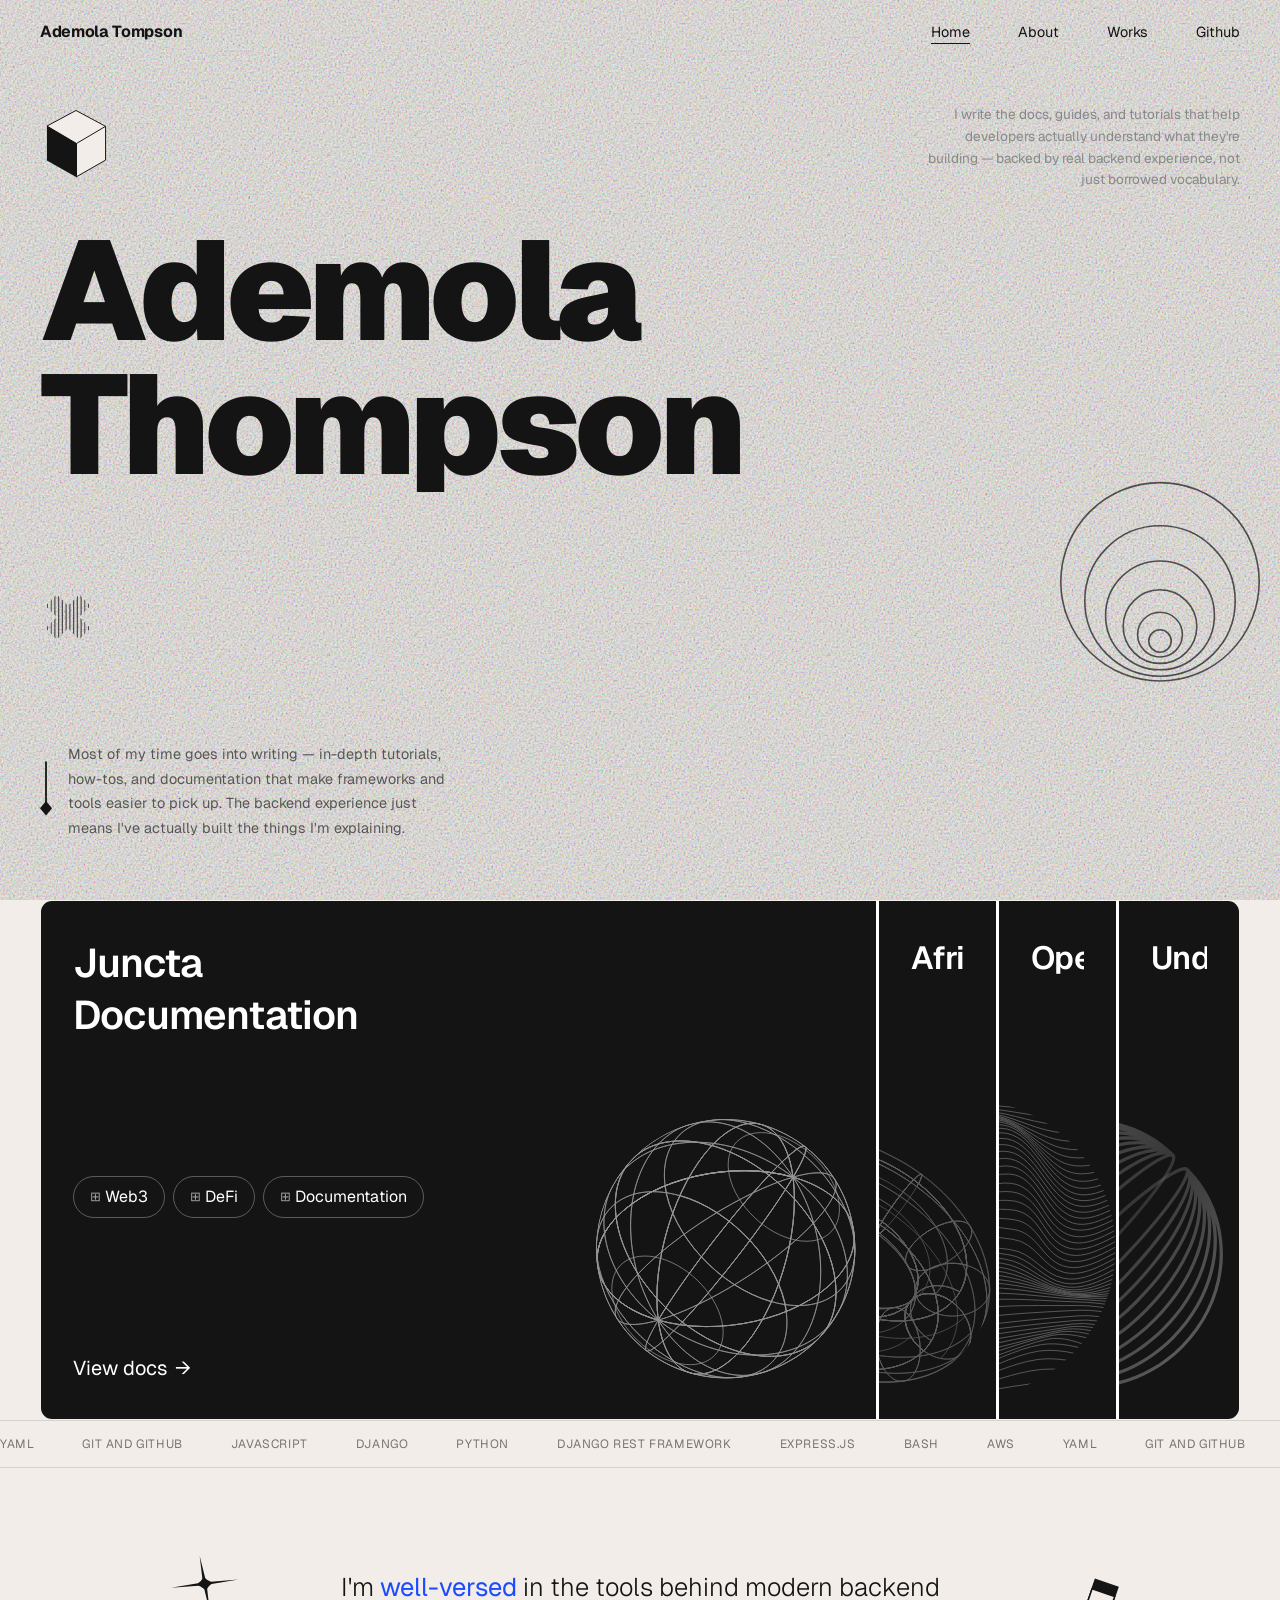
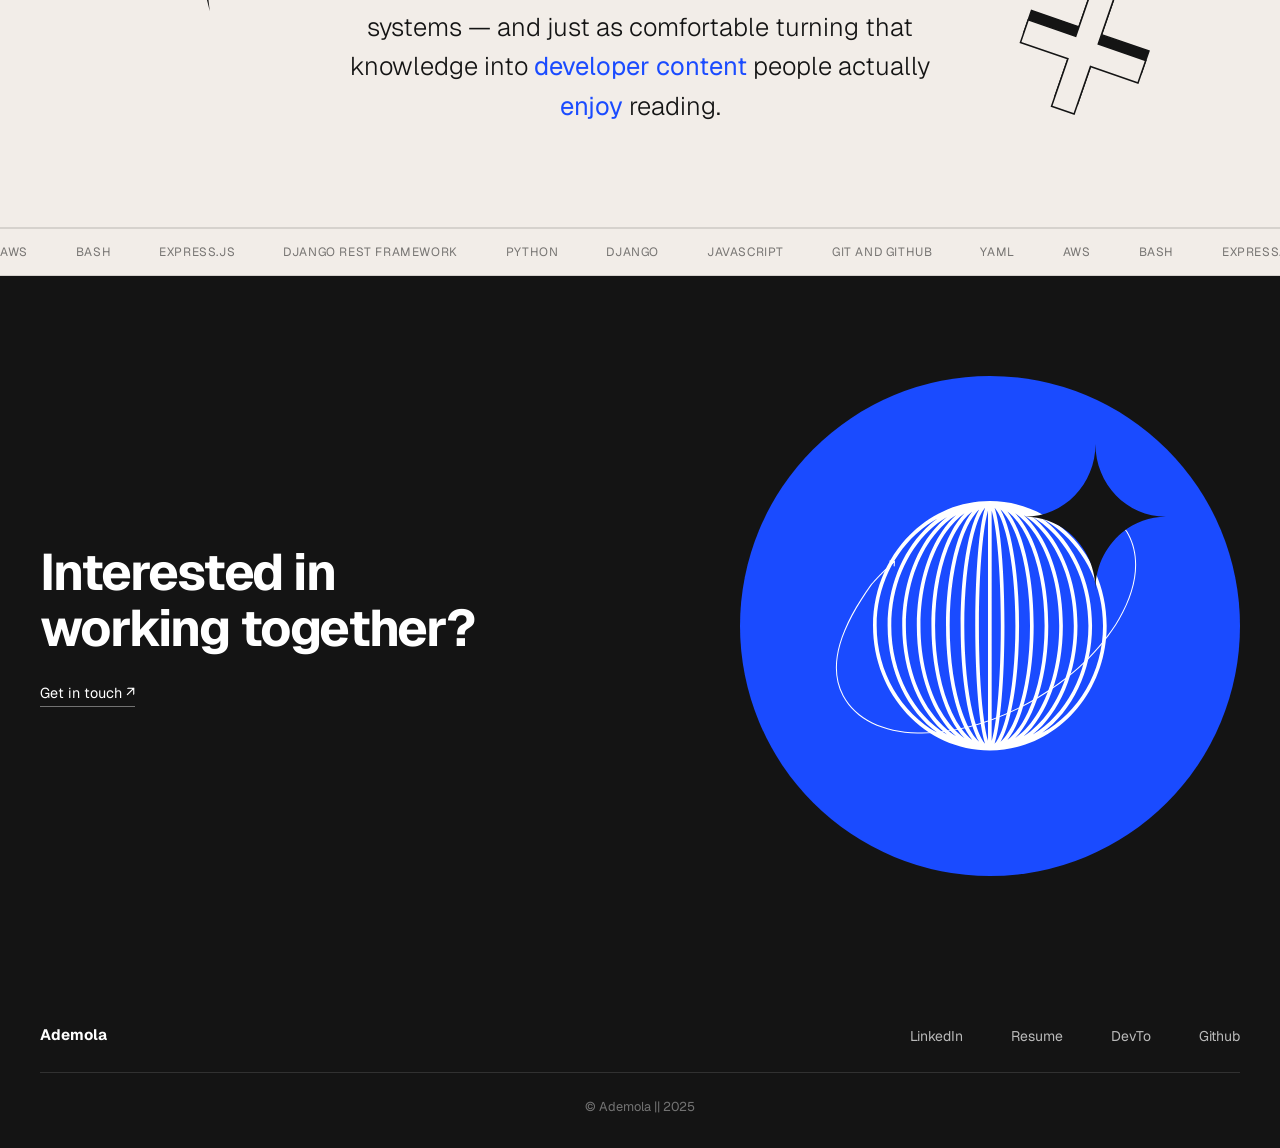
==== index.html @ 12e278b8 "initial commit" ====
<!doctype html>
<html lang="en">
  <head>
    <meta charset="UTF-8" />
    <meta name="viewport" content="width=device-width, initial-scale=1.0" />
    <title>Ademola Thompson — Technical Writer & Developer Advocate</title>
    <meta
      name="description"
      content="Technical writer and developer advocate with a backend engineering background. I write docs, guides, and tutorials that help developers actually understand what they're building."
    />
    <link rel="stylesheet" href="css/main.css" />
    <link rel="stylesheet" href="css/home.css" />
  </head>
  <body>
    <!-- ── Nav ── -->
    <nav class="nav" aria-label="Main navigation">
      <a href="index.html" class="nav__logo">Ademola Tompson</a>
      <button
        class="nav__toggle"
        aria-label="Toggle menu"
        aria-expanded="false"
      >
        <span></span>
        <span></span>
        <span></span>
      </button>
      <ul class="nav__links">
        <li><a href="index.html">Home</a></li>
        <li><a href="about.html">About</a></li>
        <li><a href="works.html">Works</a></li>
        <li>
          <a href="https://github.com/" target="_blank" rel="noopener"
            >Github</a
          >
        </li>
      </ul>
    </nav>

    <main>
      <!-- ── Hero ── -->
      <section class="hero">
        <div class="hero__top">
          <div class="hero__cube" aria-hidden="true">
            <svg
              class="cube-svg"
              viewBox="-6 -6 73 81"
              fill="none"
              xmlns="http://www.w3.org/2000/svg"
            >
              <g class="cube-group cube-group--cream">
                <path
                  d="M31 34.0264L30.7539 33.8818L1.02051 16.3594L30.5 0.566406L60.5 16.6387V50.9062L31 67.7627V34.0264Z"
                  fill="var(--cream)"
                  stroke="var(--black)"
                  stroke-width="1"
                />
                <line
                  x1="31"
                  y1="34.0264"
                  x2="60.5"
                  y2="16.6387"
                  stroke="var(--black)"
                  stroke-width="1"
                />
              </g>
              <g class="cube-group cube-group--black">
                <path
                  d="M0 0L30.5 17.9732L30.5 52.2857L0 34.8571L0 0Z"
                  fill="var(--black)"
                  transform="translate(1.02051, 16.3594)"
                />
              </g>
            </svg>
          </div>

          <!-- Subtitle — top right -->
          <p class="hero__subtitle">
            I write the docs, guides, and tutorials that help developers
            actually understand what they're building — backed by real backend
            experience, not just borrowed vocabulary.
          </p>
        </div>

        <!-- Big name -->
        <h1 class="hero__name">
          <span class="hero__name-line" data-reveal>Ademola</span>
          <span class="hero__name-line" data-reveal>Thompson</span>
        </h1>

        <!-- Decorative row between name and arrow -->
        <div class="hero__deco" aria-hidden="true">
          <svg
            class="hero__cross"
            viewBox="0 0 60 60"
            fill="none"
            xmlns="http://www.w3.org/2000/svg"
          >
            <defs>
              <clipPath id="xshape">
                <polygon
                  points="30,18 42,6 54,18 42,30 54,42 42,54 30,42 18,54 6,42 18,30 6,18 18,6"
                />
              </clipPath>
            </defs>
            <!-- Hatched lines clipped to X shape -->
            <g
              clip-path="url(#xshape)"
              stroke="currentColor"
              stroke-width="1.2"
            >
              <line x1="-10" y1="0" x2="70" y2="0" />
              <line x1="-10" y1="4" x2="70" y2="4" />
              <line x1="-10" y1="8" x2="70" y2="8" />
              <line x1="-10" y1="12" x2="70" y2="12" />
              <line x1="-10" y1="16" x2="70" y2="16" />
              <line x1="-10" y1="20" x2="70" y2="20" />
              <line x1="-10" y1="24" x2="70" y2="24" />
              <line x1="-10" y1="28" x2="70" y2="28" />
              <line x1="-10" y1="32" x2="70" y2="32" />
              <line x1="-10" y1="36" x2="70" y2="36" />
              <line x1="-10" y1="40" x2="70" y2="40" />
              <line x1="-10" y1="44" x2="70" y2="44" />
              <line x1="-10" y1="48" x2="70" y2="48" />
              <line x1="-10" y1="52" x2="70" y2="52" />
              <line x1="-10" y1="56" x2="70" y2="56" />
              <line x1="-10" y1="60" x2="70" y2="60" />
            </g>
          </svg>

          <svg
            class="hero__circles"
            viewBox="0 0 200 200"
            fill="none"
            xmlns="http://www.w3.org/2000/svg"
            style="overflow: visible"
          >
            <circle
              cx="100"
              cy="130"
              r="14"
              stroke="currentColor"
              stroke-width="2"
            />
            <circle
              cx="100"
              cy="122"
              r="28"
              stroke="currentColor"
              stroke-width="2"
            />
            <circle
              cx="100"
              cy="112"
              r="46"
              stroke="currentColor"
              stroke-width="2"
            />
            <circle
              cx="100"
              cy="98"
              r="68"
              stroke="currentColor"
              stroke-width="2"
            />
            <circle
              cx="100"
              cy="80"
              r="94"
              stroke="currentColor"
              stroke-width="2"
            />
            <circle
              cx="100"
              cy="56"
              r="124"
              stroke="currentColor"
              stroke-width="2"
            />
          </svg>
        </div>

        <!-- Tagline-->
        <div class="hero__bottom">
          <div class="hero__tagline-wrapper">
            <svg
              class="hero__tagline-line"
              viewBox="-4 0 20 92"
              fill="none"
              xmlns="http://www.w3.org/2000/svg"
            >
              <line
                x1="6"
                y1="0"
                x2="6"
                y2="72"
                stroke="currentColor"
                stroke-width="3"
              />
              <polygon points="6,90 -4,78 6,66 16,78" fill="currentColor" />
            </svg>
            <p class="hero__tagline">
              Most of my time goes into writing — in-depth tutorials, how-tos,
              and documentation that make frameworks and tools easier to pick
              up. The backend experience just means I've actually built the
              things I'm explaining.
            </p>
          </div>
        </div>
      </section>

      <!-- ── Articles ── -->
      <section class="articles">
        <div class="articles__track" id="articlesTrack">
          <article class="article-card" data-card data-active>
            <h3 class="article-card__title">Juncta Documentation</h3>
            <div class="article-card__tags">
              <span class="tag">Web3</span>
              <span class="tag">DeFi</span>
              <span class="tag">Documentation</span>
            </div>
            <div class="article-card__orb" aria-hidden="true">
              <img src="assets/images/orb1.svg" alt="" />
            </div>
            <a
              href="https://docs.juncta.xyz/"
              target="_blank"
              rel="noopener"
              class="article-card__link"
              >View docs <span>→</span></a
            >
          </article>

          <article class="article-card" data-card>
            <h3 class="article-card__title">Afrimarket Documentation</h3>
            <div class="article-card__tags">
              <span class="tag">Python</span>
              <span class="tag">API</span>
              <span class="tag">Database</span>
              <span class="tag">Documentation</span>
            </div>
            <div class="article-card__orb" aria-hidden="true">
              <img src="assets/images/orb2.svg" alt="" />
            </div>
            <a
              href="https://afrimarket.readthedocs.io/en/latest/"
              target="_blank"
              rel="noopener"
              class="article-card__link"
              >View docs <span>→</span></a
            >
          </article>

          <article class="article-card" data-card>
            <h3 class="article-card__title">OpenAPI Spec Translator CLI</h3>
            <div class="article-card__tags">
              <span class="tag">CLI</span>
              <span class="tag">Automation</span>
            </div>
            <div class="article-card__orb" aria-hidden="true">
              <img src="assets/images/orb3.svg" alt="" />
            </div>
            <a
              href="https://github.com/ade555/trans-spec"
              target="_blank"
              rel="noopener"
              class="article-card__link"
              >View project<span>→</span></a
            >
          </article>

          <article class="article-card" data-card>
            <h3 class="article-card__title">
              Understanding User Needs in Technical Writing: How Frameworks Like
              Diátaxis Help
            </h3>
            <div class="article-card__tags">
              <span class="tag">Documentation</span>
              <span class="tag">DevRel</span>
              <span class="tag">Technical writing</span>
            </div>
            <div class="article-card__orb" aria-hidden="true">
              <img src="assets/images/orb4.svg" alt="" />
            </div>
            <a
              href="https://dev.to/superherojt/understanding-user-needs-in-technical-writing-how-frameworks-like-diataxis-help-2l9n"
              target="_blank"
              rel="noopener"
              class="article-card__link"
              >Read article <span>→</span></a
            >
          </article>
        </div>
      </section>

      <!-- ── Skills Ticker (top) ── -->
      <section class="ticker" aria-label="Skills">
        <div class="ticker__row ticker__row--left">
          <div class="ticker__inner">
            <span>YAML</span><span>Git and GitHub</span><span>Javascript</span>
            <span>Django</span><span>Python</span
            ><span>Django REST Framework</span> <span>Express.js</span
            ><span>Bash</span><span>AWS</span> <span>YAML</span
            ><span>Git and GitHub</span><span>Javascript</span>
            <span>Django</span><span>Python</span
            ><span>Django REST Framework</span> <span>Express.js</span
            ><span>Bash</span><span>AWS</span>
          </div>
        </div>
      </section>

      <!-- ── Well-versed blurb ── -->
      <section class="versed">
        <div class="versed__inner">
          <svg
            class="versed__star"
            viewBox="0 0 74 61"
            fill="currentColor"
            xmlns="http://www.w3.org/2000/svg"
            aria-hidden="true"
          >
            <path
              d="M37.2166 24.0562L31.2289 -8.45113e-06L34.0786 24.4417C33.1628 26.5627 31.4983 28.4104 29.2965 29.7503L-9.36954e-06 34.6671L29.7661 32.327C32.349 33.0791 34.5993 34.4458 36.2311 36.2537L42.2188 60.3099L39.3691 35.8682C40.2849 33.7472 41.9494 31.8995 44.1511 30.5596L73.4477 25.6429L43.6816 27.9829C41.0987 27.2308 38.8484 25.8641 37.2166 24.0562Z"
            />
          </svg>
          <p class="versed__text">
            I'm <em>well-versed</em> in the tools behind modern backend systems
            — and just as comfortable turning that knowledge into
            <em>developer content</em> people actually <em>enjoy</em> reading.
          </p>
          <svg
            class="versed__plus"
            viewBox="0 0 157 157"
            xmlns="http://www.w3.org/2000/svg"
            aria-hidden="true"
          >
            <path
              d="M145.466 82.7067L95.7769 65.5636L112.914 15.8619L89.3278 7.72447L72.1722 57.4197L22.483 40.2766L14.3331 63.8689L64.0407 81.0185L46.8852 130.714L70.484 138.845L87.6271 89.1559L137.329 106.293L145.466 82.7067Z"
              fill="var(--black)"
              stroke="var(--black)"
              stroke-width="1.5949"
              stroke-miterlimit="10"
            />
            <path
              d="M142.076 92.5341L92.3745 75.397L109.53 25.7017L85.9253 17.5579L68.7822 67.2471L19.0928 50.104L10.9491 73.7087L60.6383 90.8519L43.4952 140.541L67.0998 148.685L84.2431 98.9957L133.932 116.139L142.076 92.5341Z"
              fill="var(--cream)"
              stroke="var(--black)"
              stroke-width="1.5949"
              stroke-miterlimit="10"
            />
          </svg>
        </div>
      </section>

      <!-- ── Skills Ticker (bottom) ── -->
      <section class="ticker" aria-label="Skills">
        <div class="ticker__row ticker__row--right">
          <div class="ticker__inner">
            <span>AWS</span><span>Bash</span><span>Express.js</span>
            <span>Django REST Framework</span><span>Python</span
            ><span>Django</span> <span>Javascript</span
            ><span>Git and GitHub</span><span>YAML</span> <span>AWS</span
            ><span>Bash</span><span>Express.js</span>
            <span>Django REST Framework</span><span>Python</span
            ><span>Django</span> <span>Javascript</span
            ><span>Git and GitHub</span><span>YAML</span>
          </div>
        </div>
      </section>

      <!-- ── CTA ── -->
      <section class="cta-section">
        <div class="cta-section__text">
          <h2>Interested in<br />working together?</h2>
          <a href="mailto:hello@ademola.dev">Get in touch ↗</a>
        </div>
        <div class="cta-section__orb" aria-hidden="true">
          <svg
            class="orb-globe"
            viewBox="0 0 175 187"
            fill="none"
            xmlns="http://www.w3.org/2000/svg"
          >
            <path
              fill-rule="evenodd"
              clip-rule="evenodd"
              d="M174.77 93.288C174.77 144.81 135.647 186.576 87.3851 186.576C39.1236 186.576 0 144.81 0 93.288C0 41.7665 39.1236 0 87.3851 0C135.647 0 174.77 41.7665 174.77 93.288ZM76.462 93.288C76.462 52.3483 79.5499 17.5681 83.845 5.00822C83.034 5.90608 82.1574 7.14369 81.2324 8.81441C78.8104 13.1889 76.5345 19.7131 74.5867 28.0305C70.7016 44.6205 68.2696 67.6938 68.2696 93.288C68.2696 118.882 70.7016 141.956 74.5867 158.546C76.5345 166.863 78.8104 173.387 81.2324 177.762C82.1574 179.432 83.034 180.67 83.845 181.568C79.5498 169.008 76.462 134.228 76.462 93.288ZM93.5378 8.81441C92.6128 7.14368 91.7362 5.90607 90.9252 5.00821C95.2203 17.568 98.3082 52.3483 98.3082 93.288C98.3082 134.228 95.2203 169.008 90.9252 181.568C91.7362 180.67 92.6128 179.432 93.5378 177.762C95.9598 173.387 98.2357 166.863 100.183 158.546C104.069 141.956 106.501 118.882 106.501 93.288C106.501 67.6938 104.069 44.6205 100.183 28.0305C98.2357 19.7131 95.9598 13.1889 93.5378 8.81441ZM79.4075 6.41551C78.4976 7.21893 77.5853 8.16673 76.6731 9.26503C73.0531 13.6238 69.6684 20.0974 66.7705 28.347C60.9824 44.8248 57.3465 67.7843 57.3465 93.288C57.3465 118.792 60.9824 141.751 66.7705 158.229C69.6684 166.479 73.0531 172.952 76.6731 177.311C77.5853 178.409 78.4976 179.357 79.4075 180.161C71.2877 166.553 65.5388 132.788 65.5388 93.288C65.5388 53.7885 71.2877 20.0227 79.4075 6.41551ZM95.3627 6.41551C96.2726 7.21893 97.185 8.16672 98.0971 9.26503C101.717 13.6238 105.102 20.0974 108 28.347C113.788 44.8248 117.424 67.7843 117.424 93.288C117.424 118.792 113.788 141.751 108 158.229C105.102 166.479 101.717 172.952 98.0971 177.311C97.185 178.409 96.2726 179.357 95.3627 180.161C103.482 166.553 109.231 132.788 109.231 93.288C109.231 53.7885 103.482 20.0227 95.3627 6.41551ZM58.9323 28.6272C63.3677 19.1572 68.6049 12.1142 74.2337 7.81673C62.6835 22.2404 54.6157 55.0821 54.6157 93.288C54.6157 131.494 62.6835 164.336 74.2337 178.759C68.6049 174.462 63.3677 167.419 58.9323 157.949C51.2523 141.551 46.4233 118.694 46.4233 93.288C46.4233 67.8817 51.2523 45.0247 58.9323 28.6272ZM115.838 28.6272C111.403 19.1572 106.165 12.1142 100.536 7.81673C112.087 22.2404 120.155 55.0821 120.155 93.288C120.155 131.494 112.087 164.336 100.536 178.759C106.165 174.462 111.403 167.419 115.838 157.949C123.518 141.551 128.347 118.694 128.347 93.288C128.347 67.8817 123.518 45.0247 115.838 28.6272ZM68.4657 9.17541C61.9984 13.6213 56.0892 20.3152 51.0817 28.8685C41.5098 45.2181 35.5002 67.9862 35.5002 93.288C35.5002 118.59 41.5098 141.358 51.0817 157.708C56.0892 166.261 61.9984 172.955 68.4657 177.401C53.8089 162.344 43.6926 130.339 43.6926 93.288C43.6926 56.2374 53.8089 24.2316 68.4657 9.17541ZM106.304 9.17541C112.772 13.6213 118.681 20.3152 123.689 28.8685C133.26 45.2181 139.27 67.9862 139.27 93.288C139.27 118.59 133.26 141.358 123.689 157.708C118.681 166.261 112.772 172.955 106.304 177.401C120.961 162.344 131.078 130.339 131.078 93.288C131.078 56.2374 120.961 24.2316 106.304 9.17541ZM43.2268 29.0726C48.694 21.2905 55.1079 14.9851 62.1693 10.5163C44.6979 26.0768 32.7694 57.303 32.7694 93.288C32.7694 129.273 44.6979 160.499 62.1693 176.06C55.1079 171.591 48.694 165.286 43.2268 157.503C31.7539 141.173 24.5771 118.479 24.5771 93.288C24.5771 68.097 31.7539 45.4031 43.2268 29.0726ZM131.543 29.0726C126.076 21.2905 119.662 14.9851 112.601 10.5163C130.072 26.0768 142.001 57.303 142.001 93.288C142.001 129.273 130.072 160.499 112.601 176.06C119.662 171.591 126.076 165.286 131.543 157.503C143.016 141.173 150.193 118.479 150.193 93.288C150.193 68.097 143.016 45.4031 131.543 29.0726ZM55.3299 11.9007C30.7695 26.4648 13.6539 57.2569 13.6539 93.288C13.6539 129.319 30.7695 160.111 55.3299 174.675C35.3471 158.695 21.8463 128.236 21.8463 93.288C21.8463 58.3403 35.3472 27.8809 55.3299 11.9007ZM119.44 11.9007C144.001 26.4648 161.116 57.2569 161.116 93.288C161.116 129.319 144.001 160.111 119.44 174.675C139.423 158.695 152.924 128.236 152.924 93.288C152.924 58.3403 139.423 27.8809 119.44 11.9007ZM2.73078 93.288C2.73078 58.4558 21.1899 28.2262 48.2348 13.1396C25.8882 29.4231 10.9231 59.2234 10.9231 93.288C10.9231 127.353 25.8882 157.153 48.2347 173.436C21.1899 158.35 2.73078 128.12 2.73078 93.288ZM172.039 93.288C172.039 58.4558 153.58 28.2262 126.535 13.1396C148.882 29.4231 163.847 59.2234 163.847 93.288C163.847 127.353 148.882 157.153 126.535 173.436C153.58 158.35 172.039 128.12 172.039 93.288ZM92.3992 27.685C94.358 44.4134 95.5775 67.609 95.5775 93.288C95.5775 118.967 94.358 142.163 92.3992 158.891C91.4175 167.276 90.2624 173.924 89.0181 178.419C88.9284 178.743 88.8391 179.052 88.7505 179.347L88.7505 7.22888C88.8391 7.52386 88.9284 7.83324 89.0181 8.15726C90.2624 12.6523 91.4175 19.3004 92.3992 27.685ZM86.0197 179.347L86.0197 7.22888C85.9311 7.52386 85.8418 7.83324 85.7521 8.15726C84.5078 12.6523 83.3527 19.3004 82.371 27.685C80.4122 44.4134 79.1928 67.609 79.1928 93.288C79.1928 118.967 80.4122 142.163 82.371 158.891C83.3527 167.276 84.5078 173.924 85.7521 178.419C85.8418 178.743 85.9311 179.052 86.0197 179.347Z"
              fill="white"
            />
          </svg>
          <svg
            class="orb-star"
            viewBox="0 0 280 253"
            fill="none"
            xmlns="http://www.w3.org/2000/svg"
          >
            <path
              d="M205.293 40.9142C205.086 40.8748 204.884 41.0149 204.843 41.227C204.801 41.4392 204.936 41.6432 205.143 41.6826L205.293 40.9142ZM53.3843 104.761L53.1057 104.497C53.0952 104.508 53.0854 104.52 53.0763 104.533L53.3843 104.761ZM70.8993 87.5382C70.9107 87.3226 70.7489 87.1406 70.5378 87.1318L67.0985 86.9883C66.8874 86.9795 66.7071 87.1472 66.6956 87.3628C66.6842 87.5784 66.8461 87.7604 67.0571 87.7692L70.1143 87.8967L69.9489 91.0201C69.9375 91.2357 70.0993 91.4177 70.3104 91.4265C70.5214 91.4353 70.7018 91.2676 70.7132 91.052L70.8993 87.5382ZM244.863 67.74C254.239 85.3419 250.95 108.006 237.919 130.471C224.892 152.929 202.162 175.12 172.805 191.699L173.169 192.382C202.626 175.746 225.467 153.462 238.576 130.863C251.68 108.272 255.091 85.2977 245.536 67.3596L244.863 67.74ZM172.805 191.699C143.449 208.278 113.058 216.087 87.6633 215.327C62.2598 214.567 41.931 205.241 32.5548 187.639L31.8813 188.019C41.4366 205.957 62.0859 215.344 87.6308 216.108C113.185 216.873 143.712 209.017 173.169 192.382L172.805 191.699ZM205.143 41.6826C223.274 45.1308 237.47 53.8622 244.863 67.74L245.536 67.3596C238.004 53.2193 223.573 44.3908 205.293 40.9142L205.143 41.6826ZM32.5548 187.639C26.4704 176.217 26.2117 163.305 30.2497 149.363C34.2897 135.413 42.6252 120.457 53.6923 104.989L53.0763 104.533C41.985 120.035 33.592 135.076 29.5159 149.15C25.4377 163.231 25.675 176.368 31.8813 188.019L32.5548 187.639ZM53.6629 105.025C61.2671 96.6799 61.8196 96.1326 70.7728 87.8096L70.2616 87.2349C61.2942 95.5711 60.7261 96.1339 53.1057 104.497L53.6629 105.025Z"
              fill="white"
            />
            <path
              d="M220.608 0C220.608 29.9966 197.061 54.3136 168.014 54.3136C197.061 54.3136 220.608 78.6306 220.608 108.627C220.608 78.6306 244.155 54.3136 273.202 54.3136C244.155 54.3136 220.608 29.9966 220.608 0Z"
              fill="white"
            />
          </svg>
        </div>
      </section>
    </main>

    <!-- ── Footer ── -->
    <footer class="footer footer--dark">
      <div class="footer__inner">
        <a href="index.html" class="footer__logo">Ademola</a>
        <ul class="footer__links">
          <li>
            <a href="https://linkedin.com/" target="_blank" rel="noopener"
              >LinkedIn</a
            >
          </li>
          <li><a href="#" target="_blank" rel="noopener">Resume</a></li>
          <li>
            <a href="https://dev.to/" target="_blank" rel="noopener">DevTo</a>
          </li>
          <li>
            <a href="https://github.com/" target="_blank" rel="noopener"
              >Github</a
            >
          </li>
        </ul>
      </div>
      <p class="footer__copy">© Ademola || 2025</p>
    </footer>

    <script src="js/main.js"></script>
    <script src="js/home.js"></script>
  </body>
</html>
---- css/main.css ----
/* ============================================================
   MAIN.CSS — shared variables, reset, nav, footer
   ============================================================ */

@import url("https://fonts.googleapis.com/css2?family=Geist:wght@300;400;500;600;700;900&display=swap");

/* ── Variables ── */
:root {
  --cream: #f2ede8;
  --black: #141414;
  --white: #ffffff;
  --blue: #1a4bff;
  --blue-light: #6e8fff;
  --gray: #888888;
  --border: rgba(20, 20, 20, 0.12);

  --font-display: "Geist", sans-serif;
  --font-body: "Geist", sans-serif;

  --nav-height: 64px;
  --max-width: 1200px;
  --padding-x: 40px;
}

/* ── Reset ── */
*,
*::before,
*::after {
  box-sizing: border-box;
  margin: 0;
  padding: 0;
}

html {
  font-size: 16px;
  scroll-behavior: smooth;
  -webkit-font-smoothing: antialiased;
}

body {
  font-family: var(--font-body);
  line-height: 1.5;
  color: var(--black);
  background: var(--cream);
  position: relative;
}

/* Grain texture overlay — fixed, covers the whole page */
body::before {
  content: "";
  position: fixed;
  inset: 0;
  z-index: -1;
  pointer-events: none;
  opacity: 1;
  background-image: url("data:image/svg+xml,%3Csvg xmlns='http://www.w3.org/2000/svg' width='300' height='300'%3E%3Cfilter id='noise'%3E%3CfeTurbulence type='fractalNoise' baseFrequency='0.85' numOctaves='4' stitchTiles='stitch'/%3E%3C/filter%3E%3Crect width='300' height='300' filter='url(%23noise)'/%3E%3C/svg%3E");
  background-size: 500px 500px;
}

a {
  color: inherit;
  text-decoration: none;
}

img {
  display: block;
  max-width: 100%;
}

/* ── Nav ── */
.nav {
  position: fixed;
  top: 0;
  left: 0;
  right: 0;
  z-index: 100;
  height: var(--nav-height);
  display: flex;
  align-items: center;
  justify-content: space-between;
  padding: 0 var(--padding-x);
  /* background fills on scroll via JS */
  transition:
    background 0.3s ease,
    backdrop-filter 0.3s ease;
}

.nav.scrolled {
  background: rgba(242, 237, 232, 0.85);
  backdrop-filter: blur(12px);
  -webkit-backdrop-filter: blur(12px);
  border-bottom: 1px solid var(--border);
}

/* Dark page nav (about page) */
.nav--dark.scrolled {
  background: rgba(20, 20, 20, 0.85);
}

.nav__logo {
  font-family: var(--font-display);
  font-size: 1rem;
  font-weight: 700;
  letter-spacing: -0.02em;
}

.nav__links {
  display: flex;
  align-items: center;
  gap: 48px;
  list-style: none;
}

.nav__links a {
  font-family: var(--font-body);
  font-size: 0.9rem;
  font-weight: 400;
  position: relative;
  transition: opacity 0.2s;
}

.nav__links a::after {
  content: "";
  position: absolute;
  bottom: -3px;
  left: 0;
  right: 0;
  height: 1px;
  background: currentColor;
  transform: scaleX(0);
  transform-origin: left;
  transition: transform 0.25s ease;
}

.nav__links a:hover::after,
.nav__links a.active::after {
  transform: scaleX(1);
}

/* Hamburger menu */
.nav__toggle {
  display: none;
  flex-direction: column;
  justify-content: center;
  gap: 5px;
  width: 28px;
  height: 28px;
  background: none;
  border: none;
  cursor: pointer;
  padding: 0;
  z-index: 110;
}

.nav__toggle span {
  display: block;
  width: 100%;
  height: 2px;
  background: var(--black);
  transition:
    transform 0.3s ease,
    opacity 0.3s ease;
}

.nav--dark .nav__toggle span {
  background: var(--white);
}

/* ── Footer ── */
.footer {
  padding: 48px var(--padding-x) 32px;
}

.footer__inner {
  display: flex;
  align-items: center;
  justify-content: space-between;
  padding-bottom: 24px;
  margin-bottom: 24px;
  border-bottom: 1px solid rgba(255, 255, 255, 0.12);
}

.footer--dark {
  background: var(--black);
  color: var(--white);
}

.footer--dark .footer__inner {
  border-bottom-color: rgba(255, 255, 255, 0.12);
}

.footer--dark .footer__links a {
  opacity: 0.7;
}

.footer__logo {
  font-family: var(--font-display);
  font-size: 0.95rem;
  font-weight: 700;
}

.footer__links {
  display: flex;
  gap: 48px;
  list-style: none;
}

.footer__links a {
  font-size: 0.875rem;
  opacity: 0.7;
  transition: opacity 0.2s;
}

.footer__links a:hover {
  opacity: 1;
}

.footer__copy {
  text-align: center;
  font-size: 0.8rem;
  opacity: 0.4;
}

/* ── CTA Section (shared) ── */
.cta-section {
  background: var(--black);
  color: var(--white);
  padding: 100px var(--padding-x);
  display: flex;
  align-items: center;
  justify-content: space-between;
  gap: 30px;
  position: relative;
}

.cta-section__text h2 {
  font-family: var(--font-display);
  font-size: clamp(2rem, 4vw, 3.5rem);
  font-weight: 700;
  line-height: 1.1;
  letter-spacing: -0.03em;
  margin-bottom: 24px;
}

.cta-section__text a {
  display: inline-flex;
  align-items: center;
  gap: 8px;
  font-size: 0.9rem;
  border-bottom: 1px solid rgba(255, 255, 255, 0.4);
  padding-bottom: 2px;
  transition:
    border-color 0.2s,
    gap 0.2s;
}

.cta-section__text a:hover {
  border-color: var(--white);
  gap: 12px;
}

.cta-section__orb {
  width: 500px;
  height: 500px;
  flex-shrink: 0;
  border-radius: 50%;
  background: var(--blue);
  position: relative;
  overflow: hidden;
}

.orb-globe {
  position: absolute;
  width: 50%;
  height: 50%;
  top: 50%;
  left: 50%;
  transform: translate(-50%, -50%);
}

.orb-star {
  position: absolute;
  width: 75%;
  height: 75%;
  top: 10%;
  right: 13%;
}
.orb-star path:last-child {
  fill: var(--black);
}

/* .cta-section__orb svg {
  width: 60%;
  height: 60%;
} */

/* ── Utility ── */
.visually-hidden {
  position: absolute;
  width: 1px;
  height: 1px;
  overflow: hidden;
  clip: rect(0, 0, 0, 0);
  white-space: nowrap;
}

/* ── Responsive ── */
@media (max-width: 768px) {
  :root {
    --padding-x: 20px;
  }

  .nav__toggle {
    display: flex;
  }

  .nav__links {
    position: fixed;
    top: var(--nav-height);
    left: 0;
    right: 0;
    bottom: 0;
    background: var(--cream);
    flex-direction: column;
    justify-content: center;
    align-items: center;
    gap: 32px;
    transform: translateX(100%);
    transition: transform 0.4s cubic-bezier(0.76, 0, 0.24, 1);
  }

  .nav--dark .nav__links {
    background: var(--black);
    color: var(--white);
  }

  .nav__links.is-open {
    transform: translateX(0);
  }

  .nav__links a {
    font-size: 1.3rem;
  }

  /* Hamburger to X animation */
  .nav__toggle[aria-expanded="true"] span:nth-child(1) {
    transform: translateY(7px) rotate(45deg);
  }
  .nav__toggle[aria-expanded="true"] span:nth-child(2) {
    opacity: 0;
  }
  .nav__toggle[aria-expanded="true"] span:nth-child(3) {
    transform: translateY(-7px) rotate(-45deg);
  }

  .cta-section {
    flex-direction: column;
    text-align: center;
    padding: 80px var(--padding-x);
  }

  .cta-section__orb {
    width: 240px;
    height: 240px;
  }

  .footer__inner {
    flex-direction: column;
    gap: 24px;
    text-align: center;
  }

  .footer__links {
    gap: 24px;
    flex-wrap: wrap;
    justify-content: center;
  }
}
---- css/home.css ----
/* ============================================================
   HOME.CSS — styles specific to index.html
   ============================================================ */

/* ── Hero ── */
.hero {
  min-height: 100vh;
  padding: calc(var(--nav-height) + 40px) var(--padding-x) 60px;
  display: flex;
  flex-direction: column;
  justify-content: space-between;
  overflow: clip;
}

.hero__top {
  display: flex;
  justify-content: space-between;
  align-items: flex-start;
  margin-bottom: 8px;
}

.hero__subtitle {
  max-width: 320px;
  font-size: 0.85rem;
  line-height: 1.6;
  color: var(--gray);
  text-align: right;
}

.hero__cube {
  width: 72px;
  height: 72px;
  cursor: pointer;
  flex-shrink: 0;
}

.cube-group {
  transition: transform 0.4s cubic-bezier(0.65, 0, 0.35, 1);
  transform-box: fill-box;
}

.hero__cube:hover .cube-group--cream {
  transform: translate(4px, -4px);
}

.hero__cube:hover .cube-group--black {
  transform: translate(-4px, 4px);
}
/* ── Hero Name ── */
.hero__name {
  font-family: var(--font-display);
  font-size: clamp(4rem, 11vw, 10rem);
  font-weight: 900;
  line-height: 0.95;
  letter-spacing: -0.04em;
  color: var(--black);
  overflow: hidden;
}

.hero__name-line {
  display: block;
  transform: translateY(110%);
  opacity: 0;
  animation: slideUp 0.8s cubic-bezier(0.16, 1, 0.3, 1) forwards;
}

.hero__name-line:nth-child(1) {
  animation-delay: 0.1s;
}
.hero__name-line:nth-child(2) {
  animation-delay: 0.22s;
}

@keyframes slideUp {
  to {
    transform: translateY(0);
    opacity: 1;
  }
}

/* ── Hero Decorative Row ── */
.hero__deco {
  display: flex;
  justify-content: space-between;
  align-items: center;
  padding: 20px 0;
  opacity: 0;
  animation: fadeIn 0.6s ease 0.5s forwards;
}

.hero__cross {
  width: 56px;
  height: 56px;
  color: var(--black);
  opacity: 0.7;
  animation: rotate90 1s forwards infinite;
}

.hero__circles {
  width: 160px;
  height: 160px;
  color: var(--black);
  opacity: 0.7;
  animation: rotateSlow 5s linear infinite;
  overflow: visible;
}

@keyframes rotateSlow {
  to {
    transform: rotate(360deg);
  }
}
@keyframes rotate90 {
  to {
    transform: rotate(90deg);
  }
}
/* ── Hero Bottom ── */
.hero__bottom {
  display: flex;
  align-items: flex-end;
  justify-content: space-between;
  opacity: 0;
  animation: fadeIn 0.6s ease 0.6s forwards;
}

.hero__tagline-wrapper {
  display: flex;
  align-items: flex-start;
  gap: 16px;
}

.hero__tagline-line {
  width: 12px;
  height: 90px;
  flex-shrink: 0;
  color: var(--black);
  margin-top: 2px;
}

.hero__tagline {
  max-width: 380px;
  font-size: 0.9rem;
  line-height: 1.7;
  color: var(--black);
  opacity: 0.65;
}

@keyframes bounceDown {
  0%,
  100% {
    transform: translateY(0);
    opacity: 1;
  }
  50% {
    transform: translateY(10px);
    opacity: 0.5;
  }
}

@keyframes fadeIn {
  to {
    opacity: 1;
  }
}

/* ── Articles ── */
.articles {
  padding: 0 var(--padding-x);
  user-select: none;
}

.articles__track {
  display: flex;
  border-radius: 12px;
  overflow: hidden;
  border: 1px solid rgba(255, 255, 255, 0.08);
  height: 520px;
}

.article-card {
  background: var(--black);
  color: var(--white);
  padding: 36px 32px;
  position: relative;
  display: flex;
  flex-direction: column;
  justify-content: space-between;
  border-right: 3px solid rgba(255, 255, 255, 1);
  overflow: hidden;
  cursor: pointer;
  /* inactive width */
  flex: 0 0 120px;
  transition: flex-basis 1.4s cubic-bezier(0.87, 0, 0.13, 1);
}

.article-card:last-child {
  border-right: none;
}

/* active card takes up most of the space */
.article-card[data-active] {
  flex: 1 1 auto;
  justify-content: space-between;
}

/* Title */
.article-card__title {
  font-family: var(--font-display);
  font-size: 2rem;
  font-weight: 600;
  line-height: 1.3;
  letter-spacing: -0.02em;
  max-width: 400px;
  white-space: nowrap;
  overflow: hidden;
  text-overflow: clip;
}

.article-card[data-active] .article-card__title {
  white-space: normal;
  font-size: 2.5rem;
}

/* Tags */
.article-card__tags {
  display: flex;
  flex-wrap: wrap;
  gap: 8px;
  opacity: 0;
  transition: opacity 0.3s ease 0.1s;
}

.article-card[data-active] .article-card__tags {
  opacity: 1;
  transition: opacity 0.4s ease 0.3s;
}

/* Orb */
.article-card__orb {
  position: absolute;
  bottom: 40px;
  right: 20px;
  width: 260px;
  height: 260px;
  opacity: 0.3;
  transition:
    opacity 0.5s ease 0.4s,
    transform 0.6s ease;
  pointer-events: none;
}

.article-card__orb img {
  width: 100%;
  height: 100%;
  object-fit: cover;
  display: block;
  border-radius: 50%;
}

.article-card:last-child .article-card__orb img {
  transform: scale(1.4);
}

.article-card:nth-child(2) .article-card__orb img {
  transform: scale(1.2);
}

.article-card:nth-child(3) .article-card__orb img {
  transform: scale(1.15);
}

.article-card[data-active] .article-card__orb {
  opacity: 0.55;
}

/* Read link */
.article-card__link {
  display: inline-flex;
  align-items: center;
  gap: 8px;
  font-size: 1.25rem;
  width: fit-content;
  opacity: 0;
  transition:
    opacity 0.3s ease,
    gap 0.2s;
}

.article-card[data-active] .article-card__link {
  opacity: 1;
  transition:
    opacity 0.4s ease 0.35s,
    gap 0.2s;
}

.article-card__link:hover {
  gap: 12px;
}

.tag {
  font-size: 1rem;
  padding: 8px 16px;
  border: 1px solid rgba(255, 255, 255, 0.3);
  border-radius: 100px;
  display: inline-flex;
  align-items: center;
  gap: 4px;
}

.tag::before {
  content: "⊞";
  font-size: 0.8rem;
  opacity: 0.6;
}

/* ── Skills Ticker ── */
.ticker {
  padding: 0;
  overflow: hidden;
  border-top: 1px solid var(--border);
  border-bottom: 1px solid var(--border);
}

.ticker__row {
  overflow: hidden;
  padding: 14px 0;
}

.ticker__row + .ticker__row {
  border-top: 1px solid var(--border);
}

.ticker__inner {
  display: flex;
  gap: 48px;
  white-space: nowrap;
  will-change: transform;
}

.ticker__inner span {
  font-family: var(--font-display);
  font-size: 0.75rem;
  font-weight: 400;
  letter-spacing: 0.05em;
  text-transform: uppercase;
  flex-shrink: 0;
  opacity: 0.55;
}

.ticker__row--left .ticker__inner {
  animation: tickLeft 28s linear infinite;
}
.ticker__row--right .ticker__inner {
  animation: tickRight 28s linear infinite;
}

@keyframes tickLeft {
  from {
    transform: translateX(0);
  }
  to {
    transform: translateX(-50%);
  }
}
@keyframes tickRight {
  from {
    transform: translateX(-50%);
  }
  to {
    transform: translateX(0);
  }
}

/* ── Well-versed ── */
.versed {
  padding: 100px var(--padding-x);
  border-bottom: 1px solid var(--border);
}

.versed__inner {
  max-width: 640px;
  margin: 0 auto;
  text-align: center;
  position: relative;
}

.versed__text {
  font-size: clamp(1.2rem, 2.5vw, 1.6rem);
  line-height: 1.55;
  font-weight: 300;
}

.versed__text em {
  font-style: normal;
  color: var(--blue);
  font-weight: 400;
}

.versed__star {
  width: 70px;
  height: 56px;
  position: absolute;
  left: -150px;
  top: 10%;
  transform: translateY(-50%);
  color: var(--black);
  opacity: 1;
}

.versed__plus {
  width: 150px;
  height: 150px;
  position: absolute;
  right: -200px;
  top: 50%;
  transform: translateY(-50%);
  opacity: 1;
}

/* ── Responsive ── */
@media (max-width: 768px) {
  .hero {
    display: flex;
    flex-direction: column;
  }

  .hero__top {
    order: 1;
    flex-direction: row;
    align-items: flex-start;
    gap: 20px;
  }

  .hero__subtitle {
    order: 1;
    text-align: left;
    font-size: 0.8rem;
    max-width: 60%;
  }

  .hero__cube {
    order: 2;
  }

  .hero__name {
    order: 3;
    font-size: clamp(3rem, 13vw, 5rem);
  }

  .hero__deco {
    order: 4;
  }

  .hero__circles {
    width: 100px;
    height: 100px;
  }

  .hero__bottom {
    order: 5;
    flex-direction: column;
    align-items: flex-start;
    gap: 32px;
  }

  .articles {
    padding: 0 var(--padding-x);
  }

  .articles__track {
    flex-direction: column;
    height: auto;
    border-radius: 12px;
    gap: 16px;
    border: none;
  }

  .article-card {
    flex: 0 0 auto;
    width: 100%;
    height: auto;
    min-height: 340px;
    border-right: none;
    border-radius: 12px;
    border: 1px solid rgba(255, 255, 255, 0.08);
    padding: 28px 24px;
  }

  .article-card__title {
    font-size: clamp(1.3rem, 5vw, 1.8rem);
    white-space: normal;
    opacity: 1;
    transform: none;
    max-width: 100%;
  }

  .article-card__tags {
    opacity: 1;
    transform: none;
  }

  .tag {
    font-size: 0.75rem;
    padding: 6px 12px;
  }

  .article-card__orb {
    opacity: 0.4 !important;
    transform: none;
    width: 140px;
    height: 140px;
    bottom: 24px;
    right: 0;
  }

  .article-card__link {
    opacity: 1;
    transform: none;
    font-size: 0.9rem;
  }

  .article-card__title,
  .article-card[data-active] .article-card__title,
  .article-card:first-child .article-card__title {
    font-size: clamp(1.3rem, 5vw, 1.8rem) !important;
  }

  .versed__star,
  .versed__plus {
    display: none;
  }
}
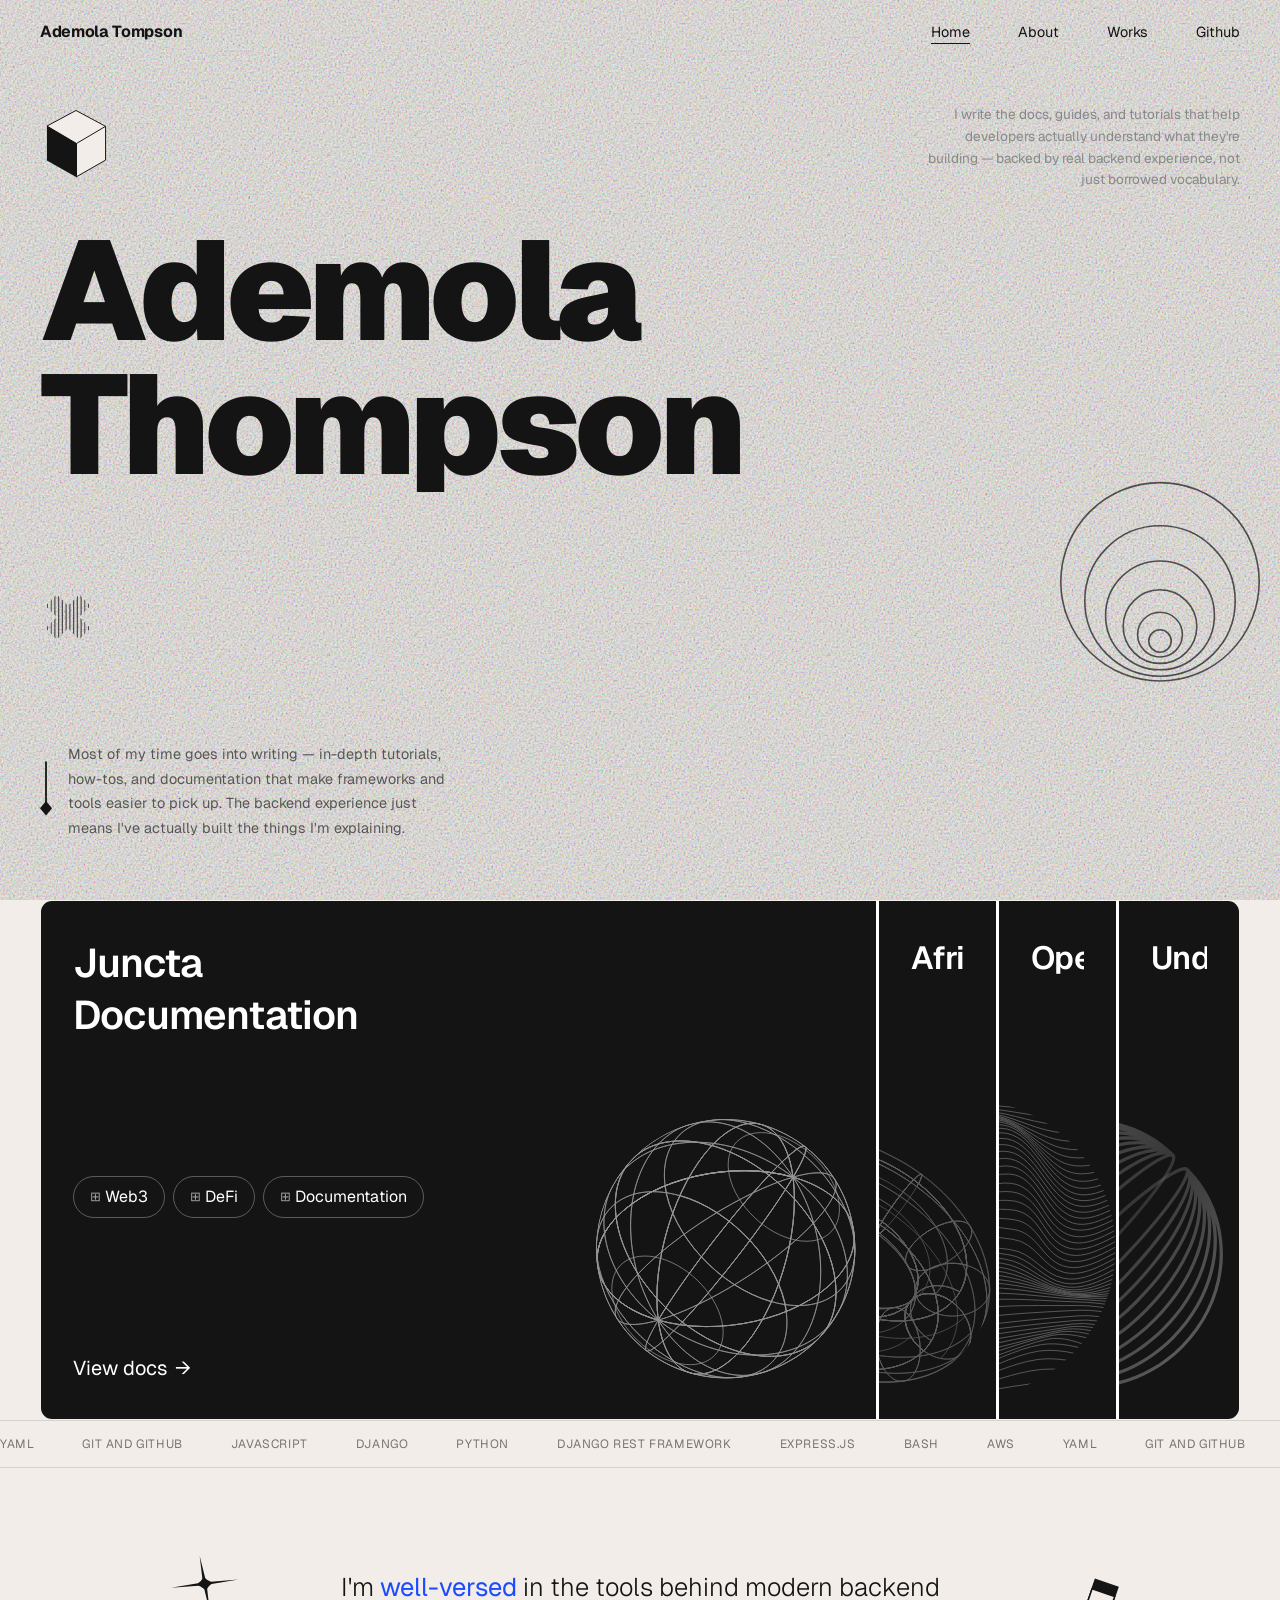
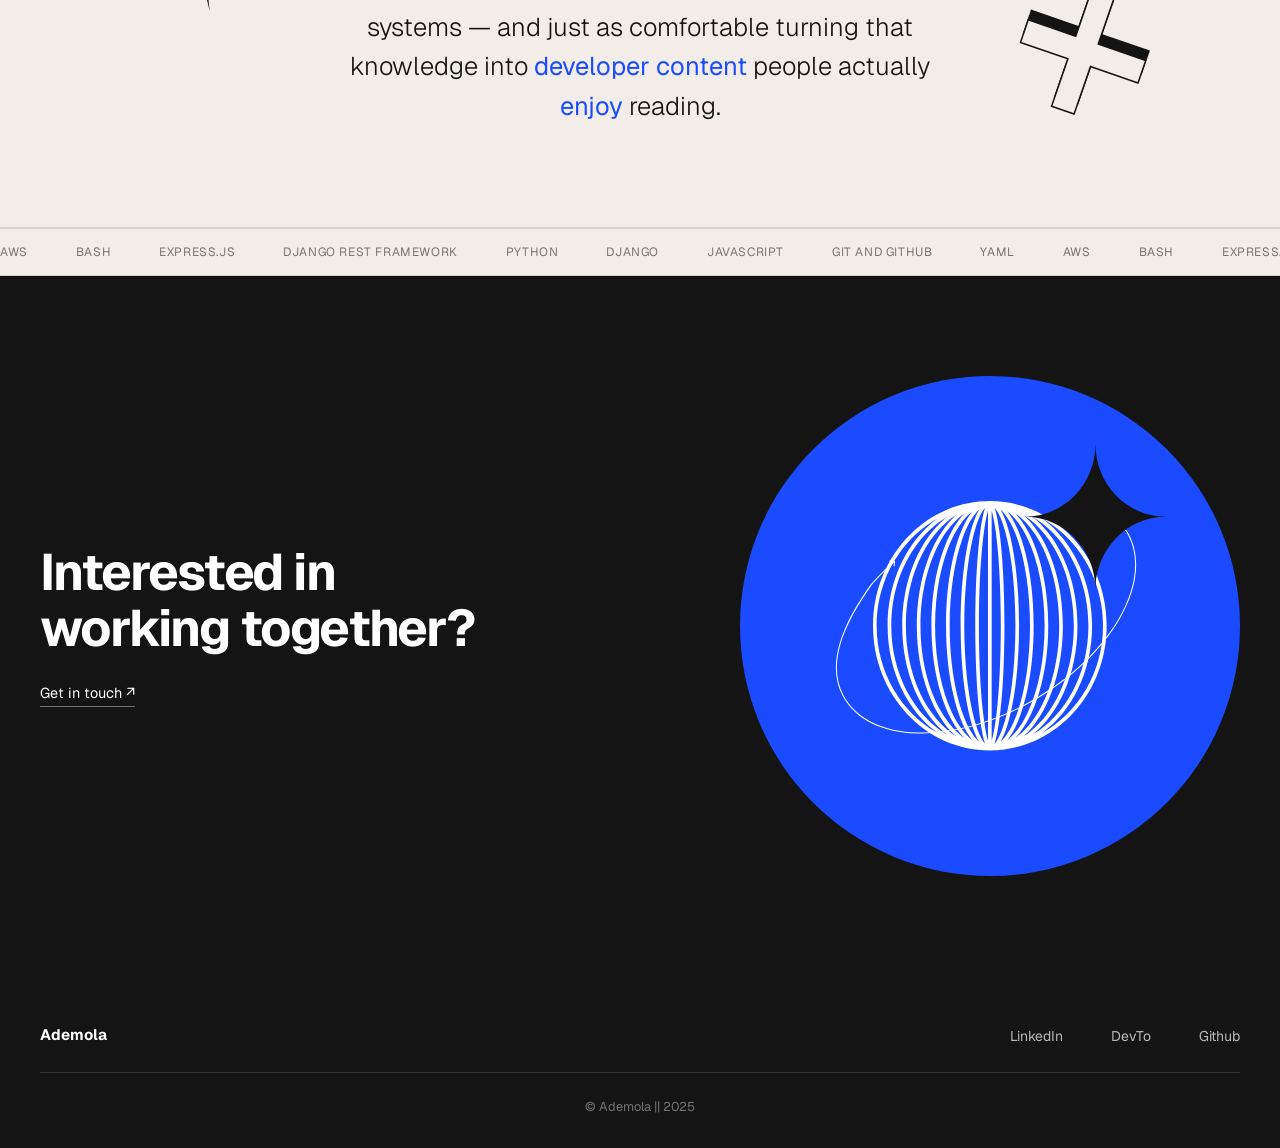
==== commit 4e0cf41b: "updated external links and email" ====
--- a/index.html
+++ b/index.html
@@ -29,7 +29,7 @@
         <li><a href="about.html">About</a></li>
         <li><a href="works.html">Works</a></li>
         <li>
-          <a href="https://github.com/" target="_blank" rel="noopener"
+          <a href="https://github.com/ade555" target="_blank" rel="noopener"
             >Github</a
           >
         </li>
@@ -371,7 +371,7 @@
       <section class="cta-section">
         <div class="cta-section__text">
           <h2>Interested in<br />working together?</h2>
-          <a href="mailto:hello@ademola.dev">Get in touch ↗</a>
+          <a href="mailto:ademolathompson5@gmail.com">Get in touch ↗</a>
         </div>
         <div class="cta-section__orb" aria-hidden="true">
           <svg
@@ -412,16 +412,21 @@
         <a href="index.html" class="footer__logo">Ademola</a>
         <ul class="footer__links">
           <li>
-            <a href="https://linkedin.com/" target="_blank" rel="noopener"
+            <a
+              href="https://www.linkedin.com/in/ademola-thompson/"
+              target="_blank"
+              rel="noopener"
               >LinkedIn</a
             >
           </li>
-          <li><a href="#" target="_blank" rel="noopener">Resume</a></li>
+          <!-- <li><a href="#" target="_blank" rel="noopener">Resume</a></li> -->
           <li>
-            <a href="https://dev.to/" target="_blank" rel="noopener">DevTo</a>
+            <a href="https://dev.to/superherojt" target="_blank" rel="noopener"
+              >DevTo</a
+            >
           </li>
           <li>
-            <a href="https://github.com/" target="_blank" rel="noopener"
+            <a href="https://github.com/ade555" target="_blank" rel="noopener"
               >Github</a
             >
           </li>
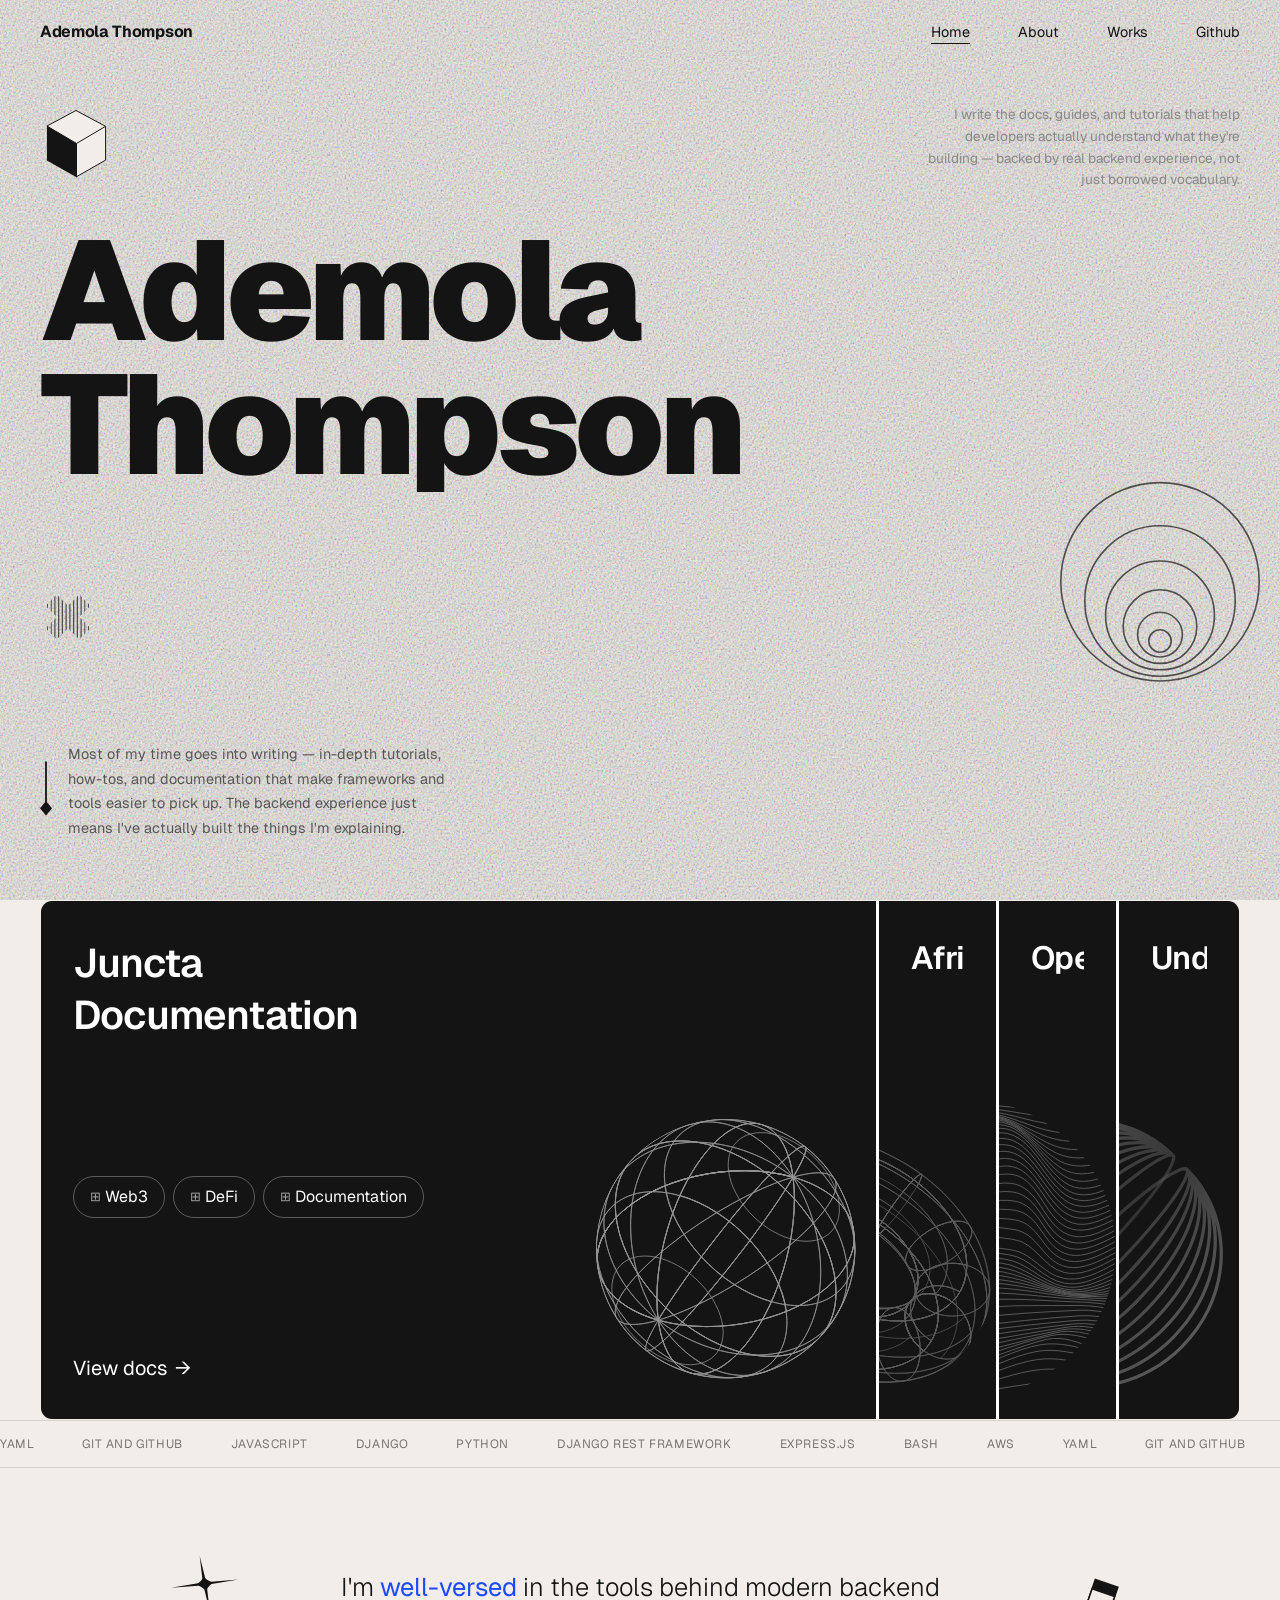
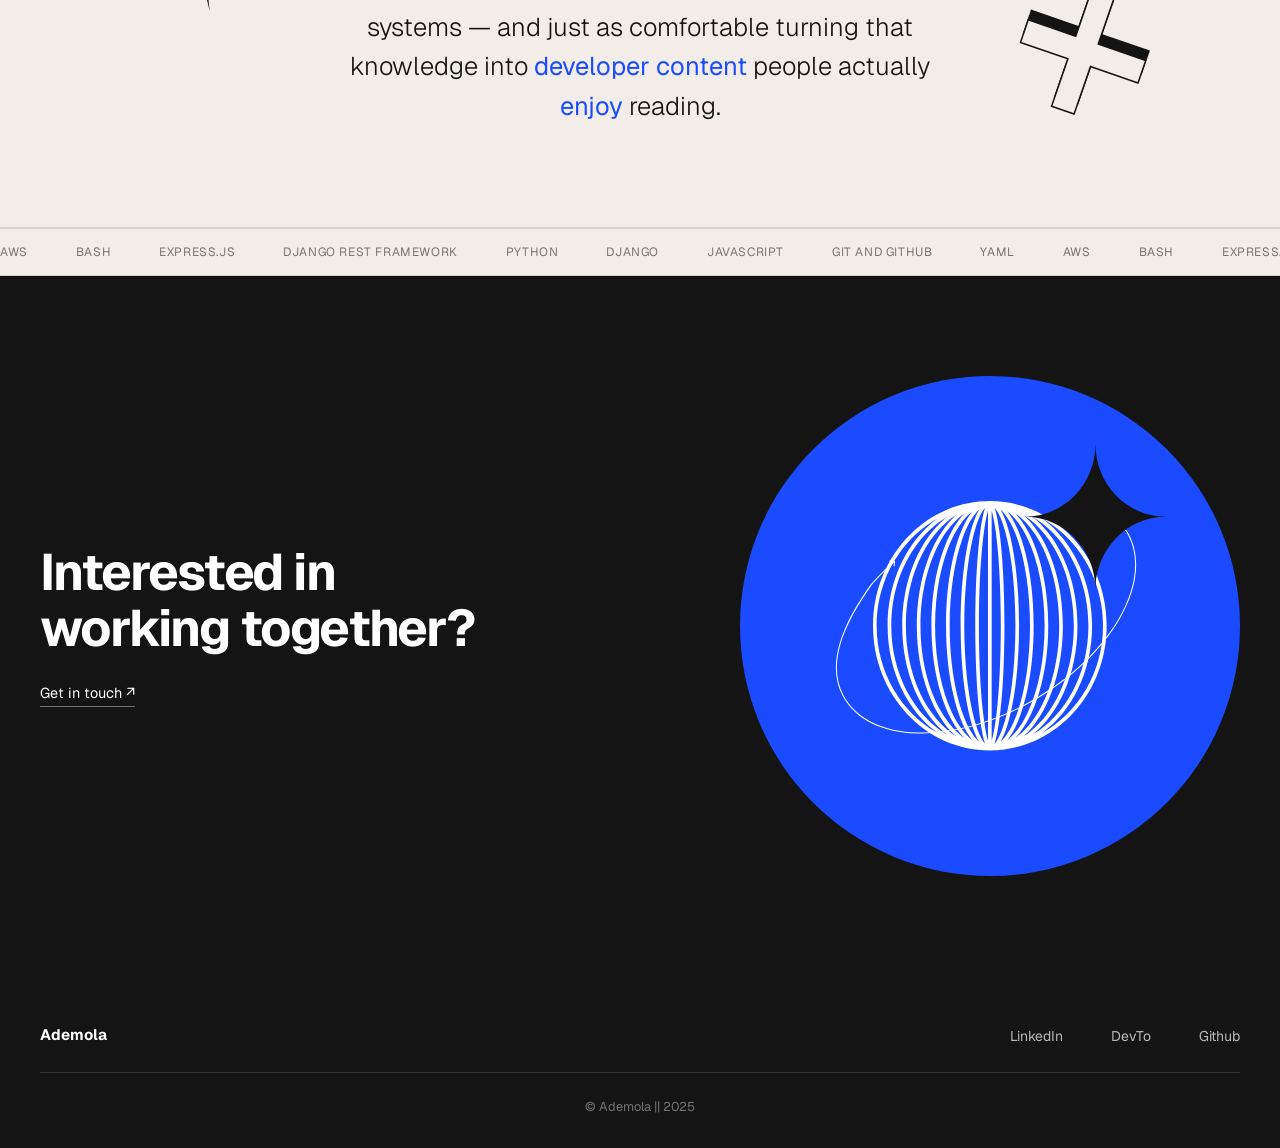
==== commit d5810bdc: "fixed typo in homepage nav" ====
--- a/index.html
+++ b/index.html
@@ -14,7 +14,7 @@
   <body>
     <!-- ── Nav ── -->
     <nav class="nav" aria-label="Main navigation">
-      <a href="index.html" class="nav__logo">Ademola Tompson</a>
+      <a href="index.html" class="nav__logo">Ademola Thompson</a>
       <button
         class="nav__toggle"
         aria-label="Toggle menu"
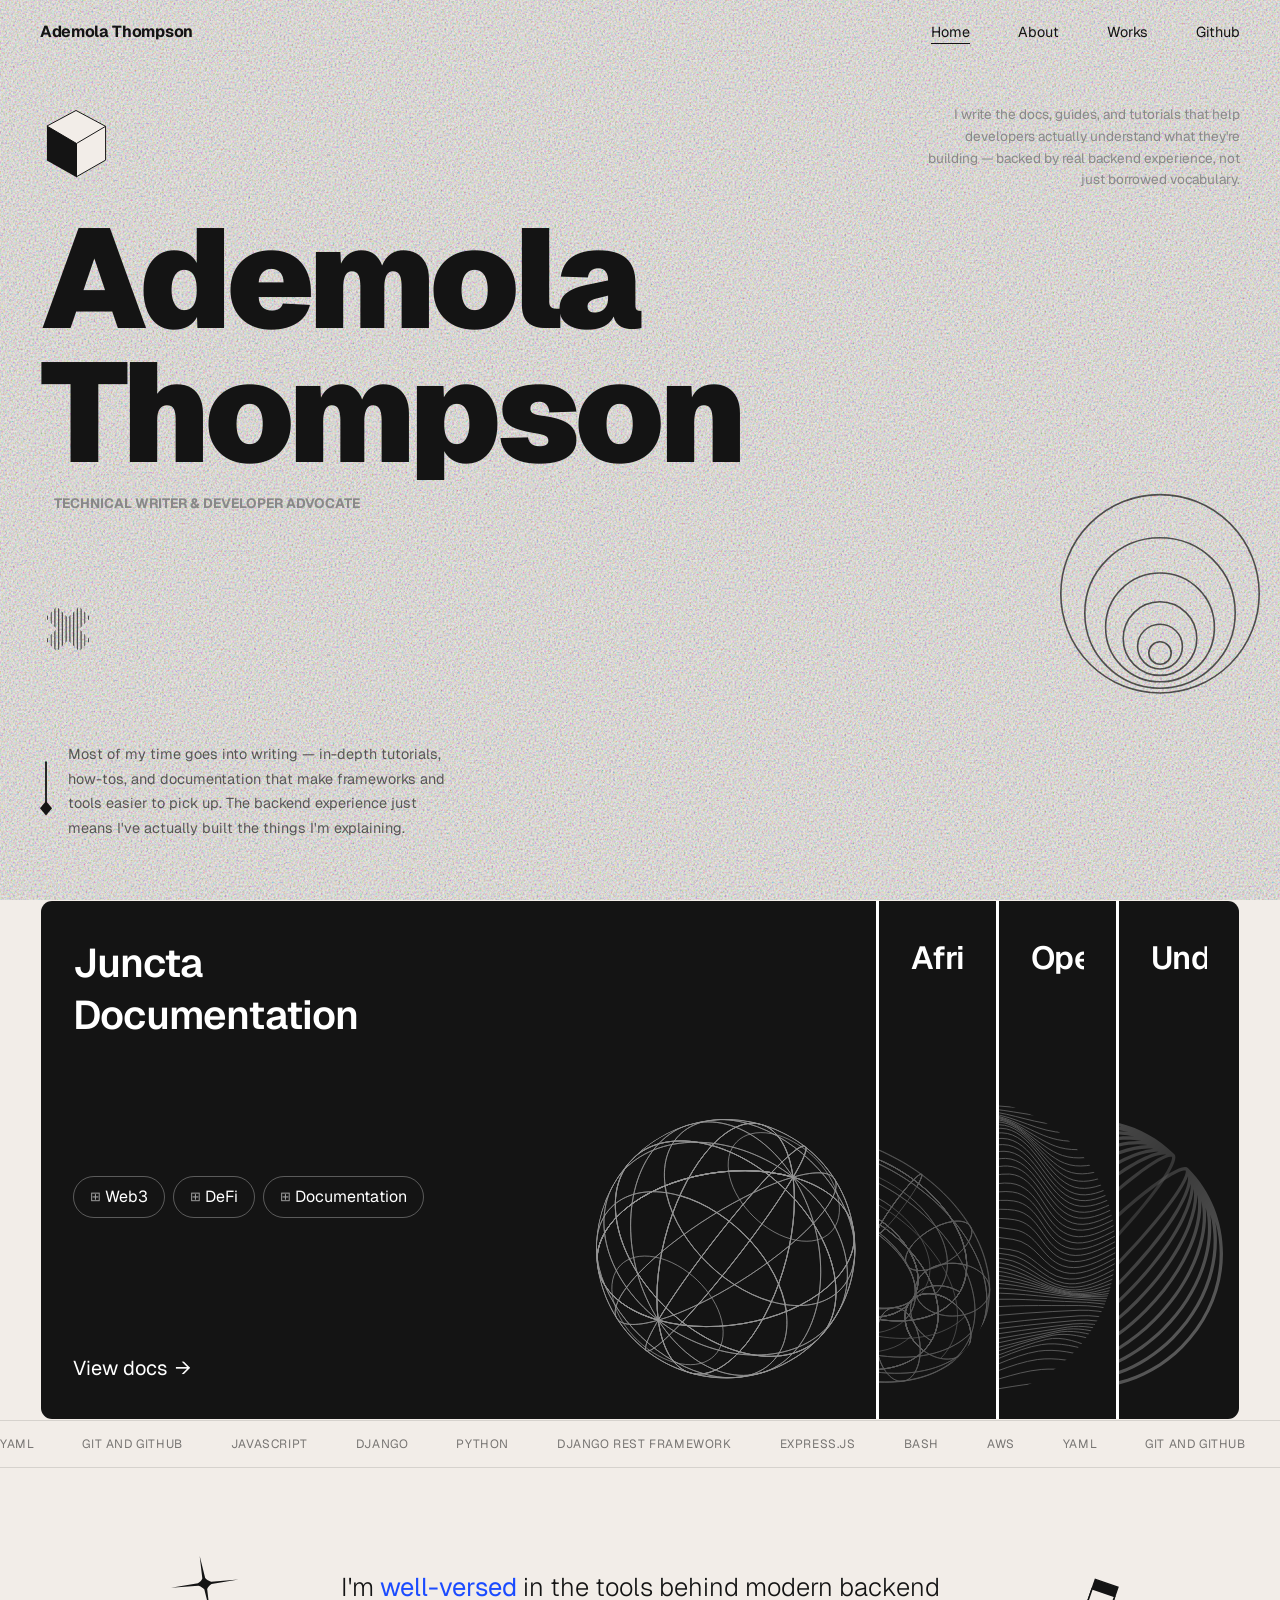
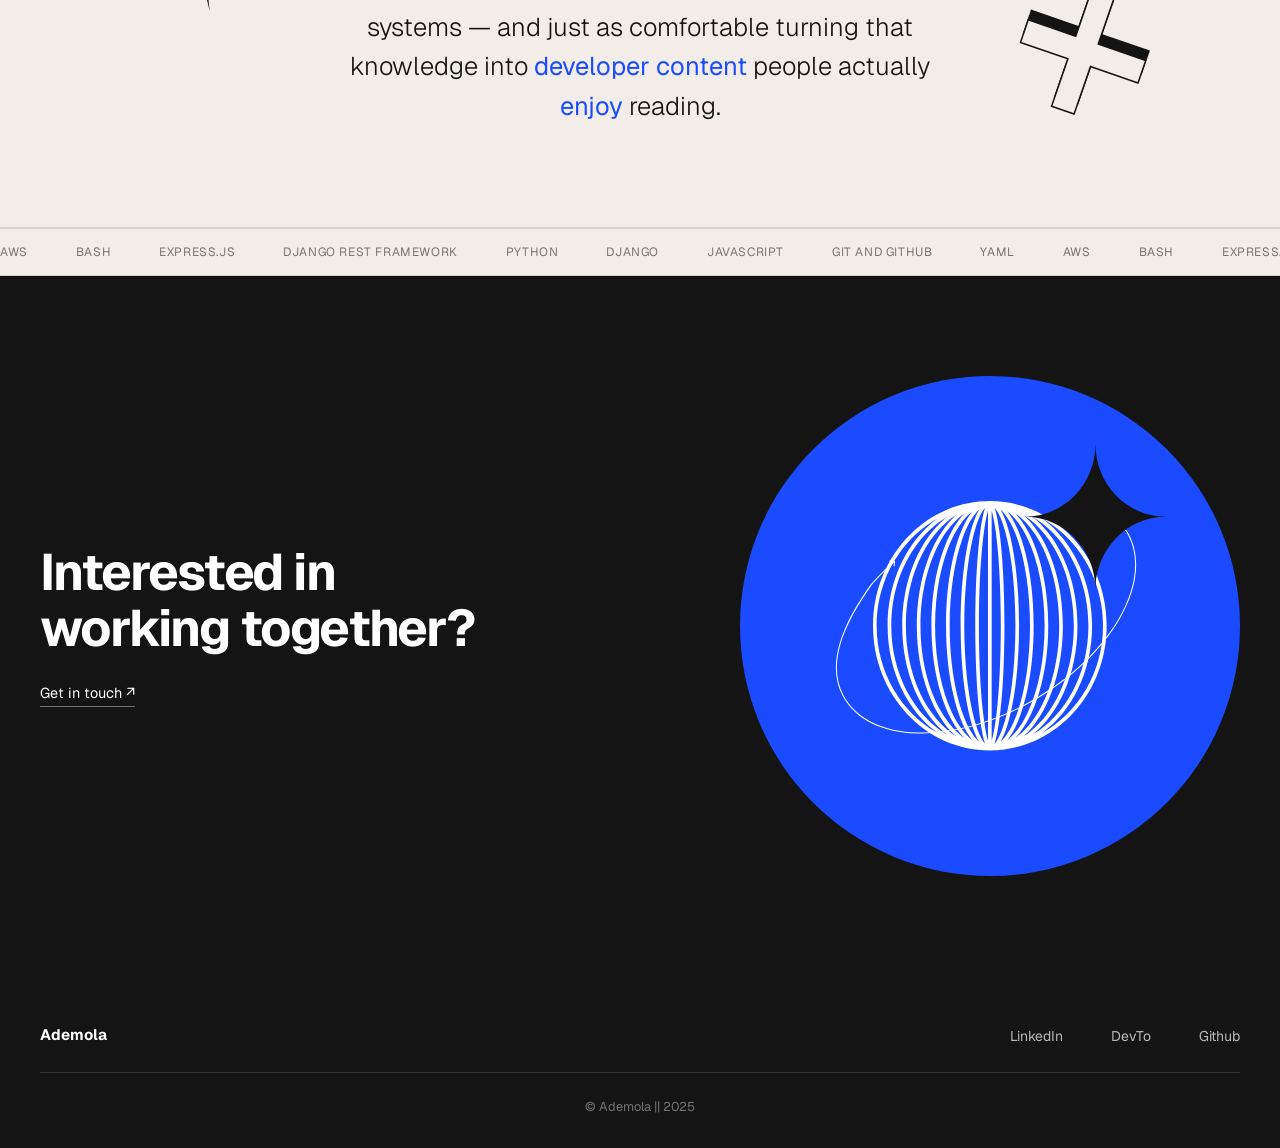
==== commit 8f730713: "added job title" ====
--- a/index.html
+++ b/index.html
@@ -86,6 +86,9 @@
           <span class="hero__name-line" data-reveal>Ademola</span>
           <span class="hero__name-line" data-reveal>Thompson</span>
         </h1>
+        <h2 class="hero__subtitle job-title">
+          TECHNICAL WRITER & DEVELOPER ADVOCATE
+        </h2>
 
         <!-- Decorative row between name and arrow -->
         <div class="hero__deco" aria-hidden="true">
--- a/css/home.css
+++ b/css/home.css
@@ -439,6 +439,11 @@
     max-width: 60%;
   }
 
+  .job-title {
+    order: 3;
+    margin-top: 10px;
+  }
+
   .hero__cube {
     order: 2;
   }
